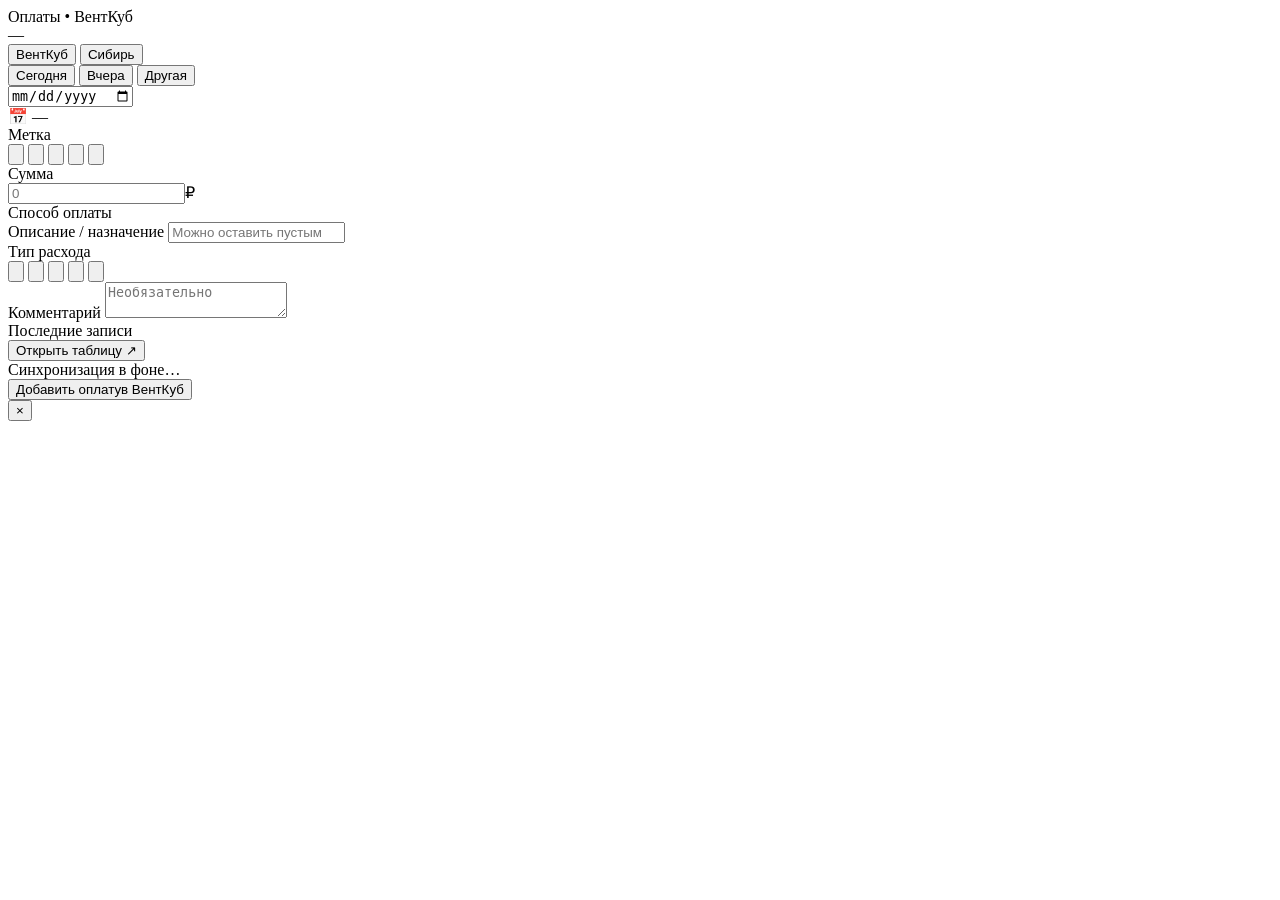
==== ventkub-payments/index.html @ 3a6f6e2d "VentKub PWA: добавить интерфейс" ====
<!DOCTYPE html>
<html lang="ru">
<head>
  <base target="_top">
  <meta charset="utf-8">
  <meta name="viewport" content="width=device-width, initial-scale=1, viewport-fit=cover">
  <meta name="mobile-web-app-capable" content="yes">
  <meta name="apple-mobile-web-app-title" content="Оплаты">
  <link rel="apple-touch-icon" sizes="180x180" href="/shared-assets/ventkub-payments/icon-180.png">
  <link rel="manifest" href="/ventkub-payments/manifest.webmanifest">
  <title>Оплаты • ВентКуб</title>
  <meta name="apple-mobile-web-app-capable" content="yes">
  <meta name="apple-mobile-web-app-status-bar-style" content="default">
  <meta name="theme-color" content="#f4f7fb">
    <meta http-equiv="Cache-Control" content="no-cache, no-store, must-revalidate">
    <meta http-equiv="Pragma" content="no-cache">
    <meta http-equiv="Expires" content="0">
  <link rel="stylesheet" href="/ventkub-payments/app.css?v=1">
</head>
<body data-ui-version="1.16-pwa">

  <div class="app">
    <div class="sticky-head">
      <div class="title-row">
        <div class="title">&#x41E;&#x43F;&#x43B;&#x430;&#x442;&#x44B; &#x2022; &#x412;&#x435;&#x43D;&#x442;&#x41A;&#x443;&#x431;</div>
        <div class="sheet-badge" id="sheetBadge">&#x2014;</div>
      </div>
      <div class="company-toggle" aria-label="&#x41A;&#x43E;&#x43C;&#x43F;&#x430;&#x43D;&#x438;&#x44F;">
        <button type="button" id="companyVentKub" class="company-btn ventkub" onclick="selectCompany('\u0412\u0435\u043D\u0442\u041A\u0443\u0431')">&#x412;&#x435;&#x43D;&#x442;&#x41A;&#x443;&#x431;</button>
        <button type="button" id="companySiberia" class="company-btn siberia" onclick="selectCompany('\u0421\u0438\u0431\u0438\u0440\u044C')">&#x421;&#x438;&#x431;&#x438;&#x440;&#x44C;</button>
      </div>
      <div id="loadingLine" class="loading-line"></div>
    </div>

    <main class="content">
      <div id="status" class="status"></div>

      <section class="card">
        <div class="date-buttons">
          <button type="button" id="dateToday" class="date-btn" onclick="selectQuickDate('today')">&#x421;&#x435;&#x433;&#x43E;&#x434;&#x43D;&#x44F;</button>
          <button type="button" id="dateYesterday" class="date-btn" onclick="selectQuickDate('yesterday')">&#x412;&#x447;&#x435;&#x440;&#x430;</button>
          <button type="button" id="dateOther" class="date-btn" onclick="selectQuickDate('other')">&#x414;&#x440;&#x443;&#x433;&#x430;&#x44F;</button>
        </div>
        <input id="otherDate" class="date-input hidden" type="date" onchange="onOtherDateChanged()">
        <div class="date-summary">&#x1F4C5; <span id="dateSummary">&#x2014;</span></div>
      </section>

      <section class="card">
        <div class="field">
          <label>&#x41C;&#x435;&#x442;&#x43A;&#x430;</label>
          <div class="quick-grid" id="labelQuickButtons">
            <button type="button" id="labelIncome" class="quick-btn income" onclick="setLabel('\u0434')" aria-label="&#x414;&#x43E;&#x445;&#x43E;&#x434;" title="&#x414;&#x43E;&#x445;&#x43E;&#x434;">
              <svg viewBox="0 0 36 36" aria-hidden="true">
                <path d="M7 10.5h15.8a3 3 0 0 1 3 3v10.2a3 3 0 0 1-3 3H7.8a3.6 3.6 0 0 1-3.6-3.6V11.7A4.7 4.7 0 0 1 8.9 7h12.2" class="icon-stroke"/>
                <path d="M4.7 12.8h18.1" class="icon-stroke"/>
                <circle cx="26.3" cy="24.8" r="6.1" fill="#fff" stroke="currentColor" stroke-width="2"/>
                <path d="M26.3 21.4v6.8M22.9 24.8h6.8" class="icon-stroke-strong"/>
              </svg>
            </button>
            <button type="button" id="labelExpense" class="quick-btn expense" onclick="setLabel('\u0440')" aria-label="&#x420;&#x430;&#x441;&#x445;&#x43E;&#x434;" title="&#x420;&#x430;&#x441;&#x445;&#x43E;&#x434;">
              <svg viewBox="0 0 36 36" aria-hidden="true">
                <path d="M7 10.5h15.8a3 3 0 0 1 3 3v10.2a3 3 0 0 1-3 3H7.8a3.6 3.6 0 0 1-3.6-3.6V11.7A4.7 4.7 0 0 1 8.9 7h12.2" class="icon-stroke"/>
                <path d="M4.7 12.8h18.1" class="icon-stroke"/>
                <circle cx="26.3" cy="24.8" r="6.1" fill="#fff" stroke="currentColor" stroke-width="2"/>
                <path d="M22.8 24.8h7" class="icon-stroke-strong"/>
              </svg>
            </button>
            <button type="button" id="labelSafe" class="quick-btn safe" onclick="setLabel('\u0440 \u0441\u0435\u0439\u0444')" aria-label="&#x420;-&#x441;&#x435;&#x439;&#x444;" title="&#x418;&#x437; &#x441;&#x435;&#x439;&#x444;&#x430; &#x43D;&#x430; &#x43E;&#x441;&#x43D;&#x43E;&#x432;&#x43D;&#x43E;&#x439; &#x441;&#x447;&#x451;&#x442;">
              <svg viewBox="0 0 40 36" aria-hidden="true">
                <rect x="5.5" y="5.8" width="20" height="23.5" rx="3.2" class="icon-stroke"/>
                <path d="M8.7 9.2h13.6v16.3H8.7z" class="icon-stroke"/>
                <circle cx="15.5" cy="17.4" r="3.5" class="icon-stroke"/>
                <circle cx="15.5" cy="17.4" r=".9" fill="currentColor"/>
                <path d="M15.5 13.9v2.2M15.5 18.7v2.2M12 17.4h2.2M16.8 17.4H19M9.5 29.3v2M21.5 29.3v2M28.3 17.5h7M32.2 13.9l3.6 3.6-3.6 3.6" class="icon-stroke"/>
              </svg>
            </button>
            <button type="button" id="labelS" class="quick-btn smark" onclick="setLabel('\u0441')" aria-label="&#x41C;&#x435;&#x442;&#x43A;&#x430; &#x421;" title="&#x421;">
              <svg viewBox="0 0 36 36" aria-hidden="true">
                <circle cx="18" cy="18" r="11" class="icon-stroke"/>
                <path d="M22.5 13.8a6.1 6.1 0 1 0 0 8.4" class="icon-stroke-strong"/>
              </svg>
            </button>
            <button type="button" id="labelMore" class="quick-btn more" onclick="openPicker('label')" aria-label="&#x415;&#x449;&#x451; &#x43C;&#x435;&#x442;&#x43A;&#x438;" title="&#x415;&#x449;&#x451;">
              <svg viewBox="0 0 32 32" aria-hidden="true"><circle cx="7" cy="16" r="2.3" fill="currentColor"/><circle cx="16" cy="16" r="2.3" fill="currentColor"/><circle cx="25" cy="16" r="2.3" fill="currentColor"/></svg>
            </button>
          </div>
          <div id="labelCustomValue" class="selected-custom hidden"></div>
        </div>

        <div class="field">
          <label for="amountInput">&#x421;&#x443;&#x43C;&#x43C;&#x430;</label>
          <div class="amount-wrap"><input id="amountInput" type="text" inputmode="decimal" autocomplete="off" enterkeyhint="done" placeholder="0"><span class="amount-ruble">&#x20BD;</span></div>
        </div>

        <div class="field">
          <label>&#x421;&#x43F;&#x43E;&#x441;&#x43E;&#x431; &#x43E;&#x43F;&#x43B;&#x430;&#x442;&#x44B;</label>
          <div id="methodButtons" class="method-buttons"></div>
        </div>

        <div class="field">
          <label for="descriptionInput">&#x41E;&#x43F;&#x438;&#x441;&#x430;&#x43D;&#x438;&#x435; / &#x43D;&#x430;&#x437;&#x43D;&#x430;&#x447;&#x435;&#x43D;&#x438;&#x435;</label>
          <input id="descriptionInput" type="text" autocomplete="off" enterkeyhint="next" placeholder="&#x41C;&#x43E;&#x436;&#x43D;&#x43E; &#x43E;&#x441;&#x442;&#x430;&#x432;&#x438;&#x442;&#x44C; &#x43F;&#x443;&#x441;&#x442;&#x44B;&#x43C;">
        </div>

        <div class="field">
          <label>&#x422;&#x438;&#x43F; &#x440;&#x430;&#x441;&#x445;&#x43E;&#x434;&#x430;</label>
          <div class="quick-grid" id="expenseQuickButtons">
            <button type="button" id="expenseQr" class="quick-btn type-btn" onclick="setExpenseType('QR-\u043a\u043e\u0434')" aria-label="QR-&#x43A;&#x43E;&#x434;" title="QR-&#x43A;&#x43E;&#x434;">
              <svg viewBox="0 0 36 36" aria-hidden="true">
                <path class="icon-qr" fill-rule="evenodd" d="M5 5h11v11H5V5zm3 3v5h5V8H8zm12-3h11v11H20V5zm3 3v5h5V8h-5zM5 20h11v11H5V20zm3 3v5h5v-5H8zm12-3h4v4h-4v-4zm6 0h5v4h-5v-4zm-6 6h4v5h-4v-5zm6 0h2v2h-2v-2zm3 3h2v2h-2v-2z"/>
              </svg>
            </button>
            <button type="button" id="expensePersonal" class="quick-btn type-btn" onclick="setExpenseType('\u041b\u0438\u0447\u043d\u043e\u0435')" aria-label="&#x41B;&#x438;&#x447;&#x43D;&#x43E;&#x435;" title="&#x41B;&#x438;&#x447;&#x43D;&#x43E;&#x435;">
              <svg viewBox="0 0 36 36" aria-hidden="true">
                <circle cx="18" cy="12" r="5" class="icon-person"/>
                <path d="M8.5 29c.9-7 4.5-10.5 9.5-10.5S26.6 22 27.5 29H8.5z" class="icon-person"/>
              </svg>
            </button>
            <button type="button" id="expenseTaxi" class="quick-btn type-btn" onclick="setExpenseType('\u0422\u0430\u043a\u0441\u0438')" aria-label="&#x422;&#x430;&#x43A;&#x441;&#x438;" title="&#x422;&#x430;&#x43A;&#x441;&#x438;">
              <svg viewBox="0 0 46 36" aria-hidden="true">
                <rect x="20" y="5.1" width="7.8" height="2.8" rx="1" class="icon-taxi-body"/>
                <path d="M8.1 19.1l4.4-2 4.1-6.1c.5-.8 1.4-1.3 2.4-1.3h10c1 0 1.9.5 2.4 1.3l3.7 5.7 4 1.2c1.2.4 2 1.5 2 2.7v3.1c0 1.3-1.1 2.4-2.4 2.4h-3.2a3.5 3.5 0 0 0-6.9 0H17.2a3.5 3.5 0 0 0-6.9 0H7.5a2.5 2.5 0 0 1-2.5-2.5v-1.9c0-1.1.6-2.1 1.6-2.5l1.5-.1z" class="icon-taxi-body"/>
                <path d="M17.4 11.2h11.1c.7 0 1.3.3 1.7.9l3 4.5H14.4l3-4.5z" class="icon-taxi-window"/>
                <path d="M18.8 15.5h2v1.7h-2zm3.3 0h2v1.7h-2zm3.3 0h2v1.7h-2zm3.3 0h2v1.7h-2" fill="#8a6b16"/>
                <circle cx="13.7" cy="26" r="2.55" class="icon-taxi-dark"/>
                <circle cx="32.1" cy="26" r="2.55" class="icon-taxi-dark"/>
              </svg>
            </button>
            <button type="button" id="expenseTk" class="quick-btn type-btn" onclick="setExpenseType('\u0422\u041a')" aria-label="&#x422;&#x440;&#x430;&#x43D;&#x441;&#x43F;&#x43E;&#x440;&#x442;&#x43D;&#x430;&#x44F; &#x43A;&#x43E;&#x43C;&#x43F;&#x430;&#x43D;&#x438;&#x44F;" title="&#x422;&#x41A;">
              <svg viewBox="0 0 44 36" aria-hidden="true">
                <rect x="5.5" y="9.5" width="20" height="14.5" rx="2.3" class="icon-truck"/>
                <path d="M25.5 13.5h6.2l6 6v4.5H25.5V13.5zM31.7 14v5.5h5.5" class="icon-truck"/>
                <circle cx="13" cy="26" r="2.8" class="icon-truck"/><circle cx="31.5" cy="26" r="2.8" class="icon-truck"/>
              </svg>
            </button>
            <button type="button" id="expenseMore" class="quick-btn more" onclick="openPicker('expense')" aria-label="&#x415;&#x449;&#x451; &#x442;&#x438;&#x43F;&#x44B; &#x440;&#x430;&#x441;&#x445;&#x43E;&#x434;&#x430;" title="&#x415;&#x449;&#x451;">
              <svg viewBox="0 0 32 32" aria-hidden="true"><circle cx="7" cy="16" r="2.3" fill="currentColor"/><circle cx="16" cy="16" r="2.3" fill="currentColor"/><circle cx="25" cy="16" r="2.3" fill="currentColor"/></svg>
            </button>
          </div>
          <div id="expenseCustomValue" class="selected-custom hidden"></div>
        </div>

        <div class="field">
          <label for="commentInput">&#x41A;&#x43E;&#x43C;&#x43C;&#x435;&#x43D;&#x442;&#x430;&#x440;&#x438;&#x439;</label>
          <textarea id="commentInput" placeholder="&#x41D;&#x435;&#x43E;&#x431;&#x44F;&#x437;&#x430;&#x442;&#x435;&#x43B;&#x44C;&#x43D;&#x43E;"></textarea>
        </div>
      </section>

      <section class="card">
        <div class="recent-head"><div class="recent-title">&#x41F;&#x43E;&#x441;&#x43B;&#x435;&#x434;&#x43D;&#x438;&#x435; &#x437;&#x430;&#x43F;&#x438;&#x441;&#x438;</div><button type="button" class="open-sheet" onclick="openSpreadsheet()">&#x41E;&#x442;&#x43A;&#x440;&#x44B;&#x442;&#x44C; &#x442;&#x430;&#x431;&#x43B;&#x438;&#x446;&#x443; &#x2197;</button></div>
        <div id="recentList"><div class="recent-empty">&#x421;&#x438;&#x43D;&#x445;&#x440;&#x43E;&#x43D;&#x438;&#x437;&#x430;&#x446;&#x438;&#x44F; &#x432; &#x444;&#x43E;&#x43D;&#x435;&#x2026;</div></div>
      </section>
    </main>
  </div>

  <div class="save-bar"><div class="save-inner"><button id="saveButton" class="save-btn ventkub" type="button" onclick="savePayment()"><span id="saveButtonLabel">&#x414;&#x43E;&#x431;&#x430;&#x432;&#x438;&#x442;&#x44C; &#x43E;&#x43F;&#x43B;&#x430;&#x442;&#x443;</span><span id="saveCompany" class="save-company">&#x432; &#x412;&#x435;&#x43D;&#x442;&#x41A;&#x443;&#x431;</span></button></div></div>

  <div id="pickerOverlay" class="picker-overlay hidden" onclick="pickerBackdrop(event)">
    <div class="picker-sheet" role="dialog" aria-modal="true">
      <div class="picker-head"><div id="pickerTitle" class="picker-title"></div><button type="button" class="picker-close" onclick="closePicker()" aria-label="&#x417;&#x430;&#x43A;&#x440;&#x44B;&#x442;&#x44C;">&#xD7;</button></div>
      <div id="pickerList" class="picker-list"></div>
    </div>
  </div>
<script src="/ventkub-payments/app.js?v=1"></script>
</body>
</html>
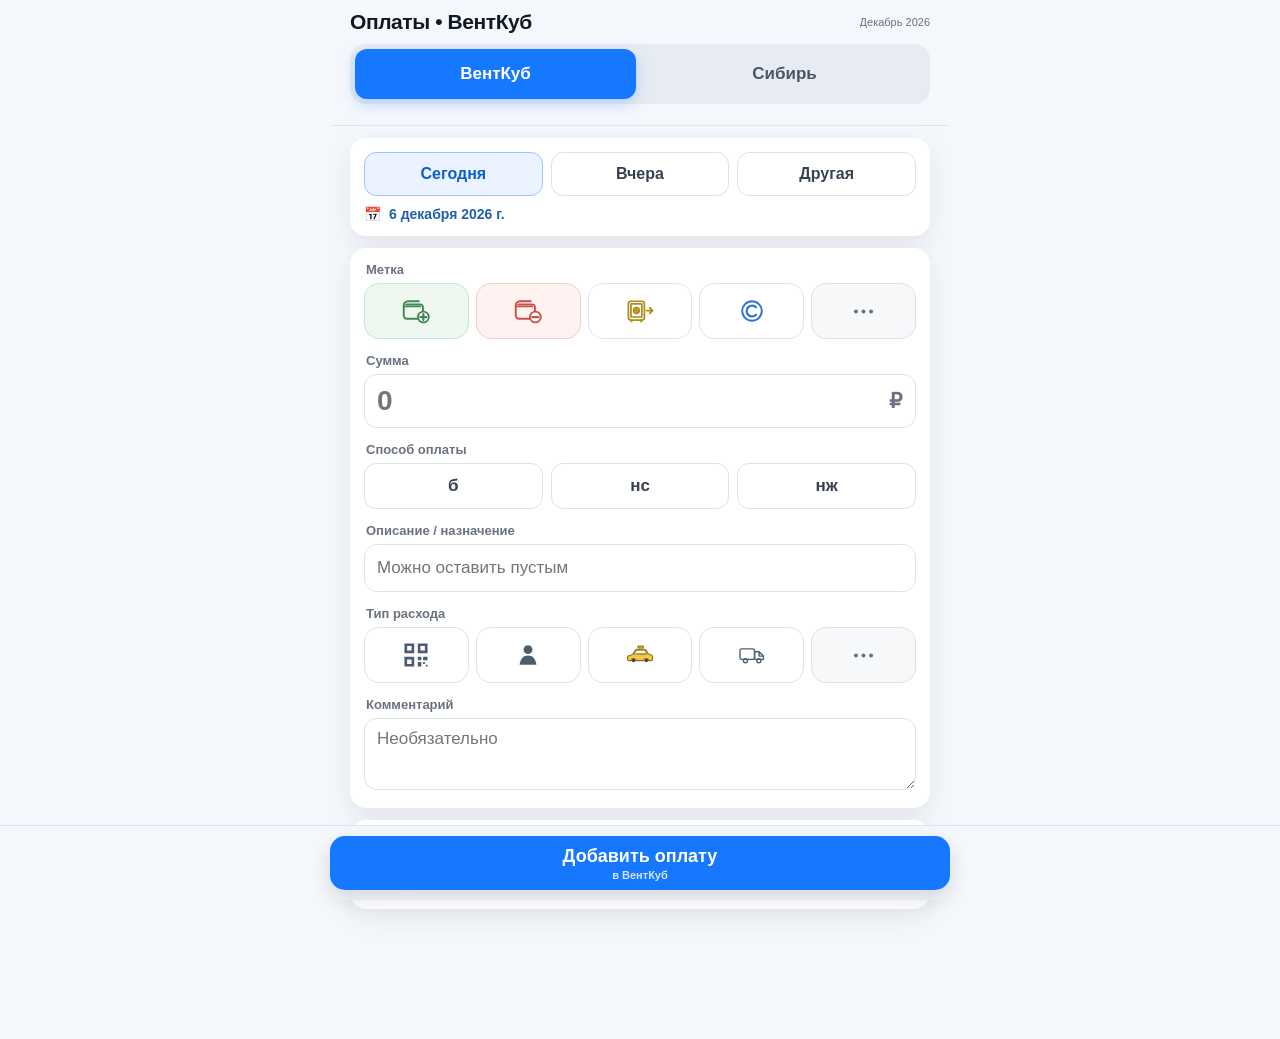
==== commit 5e3a1d72: "VentKub PWA: подключить JS части" ====
--- a/ventkub-payments/index.html
+++ b/ventkub-payments/index.html
@@ -12,9 +12,9 @@
   <meta name="apple-mobile-web-app-capable" content="yes">
   <meta name="apple-mobile-web-app-status-bar-style" content="default">
   <meta name="theme-color" content="#f4f7fb">
-    <meta http-equiv="Cache-Control" content="no-cache, no-store, must-revalidate">
-    <meta http-equiv="Pragma" content="no-cache">
-    <meta http-equiv="Expires" content="0">
+  <meta http-equiv="Cache-Control" content="no-cache, no-store, must-revalidate">
+  <meta http-equiv="Pragma" content="no-cache">
+  <meta http-equiv="Expires" content="0">
   <link rel="stylesheet" href="/ventkub-payments/app.css?v=1">
 </head>
 <body data-ui-version="1.16-pwa">
@@ -161,6 +161,7 @@
       <div id="pickerList" class="picker-list"></div>
     </div>
   </div>
-<script src="/ventkub-payments/app.js?v=1"></script>
+<script src="/ventkub-payments/app1.js?v=1"></script>
+<script src="/ventkub-payments/app2.js?v=1"></script>
 </body>
 </html>
--- a/ventkub-payments/app.css
+++ b/ventkub-payments/app.css
@@ -0,0 +1,159 @@
+:root {
+      --bg:#f4f7fb;
+      --card:#ffffff;
+      --text:#111827;
+      --muted:#6b7280;
+      --line:#dbe2ea;
+      --ventkub:#1677ff;
+      --ventkub-soft:#eaf3ff;
+      --siberia:#0f9f6e;
+      --danger:#d92d20;
+      --success:#138a5b;
+      --shadow:0 8px 28px rgba(15,23,42,.08);
+      --radius:16px;
+      --income-bg:#eef8f0;
+      --income-border:#cfe8d4;
+      --income-active:#d9f1df;
+      --income-ink:#34704a;
+      --expense-bg:#fff2f1;
+      --expense-border:#f0d1ce;
+      --expense-active:#f8dfdc;
+      --expense-ink:#9c4b45;
+      --safe-bg:#fff8e9;
+      --safe-border:#eadfb9;
+      --safe-active:#f3e8bd;
+      --safe-ink:#816a22;
+      --s-bg:#eef7fb;
+      --s-border:#cce4ef;
+      --s-active:#dceff7;
+      --s-ink:#417990;
+    }
+
+    * { box-sizing:border-box; -webkit-tap-highlight-color:transparent; }
+    html,body { margin:0; min-height:100%; background:var(--bg); color:var(--text); font-family:-apple-system,BlinkMacSystemFont,"SF Pro Text","Segoe UI",sans-serif; }
+    body { padding:0 0 calc(94px + env(safe-area-inset-bottom)); }
+    button,input,textarea { font:inherit; }
+    button { cursor:pointer; }
+    .app { max-width:620px; margin:0 auto; }
+
+    .sticky-head {
+      position:sticky; top:0; z-index:20;
+      background:rgba(244,247,251,.96);
+      backdrop-filter:blur(16px); -webkit-backdrop-filter:blur(16px);
+      padding:calc(10px + env(safe-area-inset-top)) 14px 10px;
+      border-bottom:1px solid rgba(219,226,234,.8);
+    }
+    .title-row { display:flex; align-items:center; justify-content:space-between; gap:10px; margin-bottom:10px; }
+    .title { font-size:21px; font-weight:800; letter-spacing:-.02em; }
+    .sheet-badge { font-size:11px; color:var(--muted); max-width:46%; text-align:right; overflow:hidden; text-overflow:ellipsis; white-space:nowrap; }
+
+    .company-toggle { display:grid; grid-template-columns:1fr 1fr; gap:8px; padding:5px; background:#e7ecf3; border-radius:16px; }
+    .company-btn { min-height:50px; border:0; border-radius:12px; background:transparent; color:#4b5563; font-weight:800; font-size:17px; transition:.12s ease; }
+    .company-btn.active.ventkub { background:var(--ventkub); color:#fff; box-shadow:0 5px 14px rgba(22,119,255,.25); }
+    .company-btn.active.siberia { background:var(--siberia); color:#fff; box-shadow:0 5px 14px rgba(15,159,110,.23); }
+
+    .content { padding:12px 14px 24px; }
+    .card { background:var(--card); border-radius:var(--radius); box-shadow:var(--shadow); padding:14px; margin-bottom:12px; }
+    .date-buttons { display:grid; grid-template-columns:1fr 1fr 1fr; gap:8px; }
+    .date-btn { border:1px solid var(--line); background:#fff; border-radius:12px; min-height:44px; font-weight:700; color:#374151; }
+    .date-btn.active { border-color:#9cc6ff; background:var(--ventkub-soft); color:#0d5fc7; }
+    .date-summary { margin-top:10px; display:flex; align-items:center; gap:8px; color:#215fa7; font-size:14px; font-weight:700; }
+    .date-input { width:100%; margin-top:10px; min-height:46px; border:1px solid var(--line); border-radius:12px; padding:0 12px; font-size:17px; background:#fff; }
+    .hidden { display:none !important; }
+
+    .field { margin-bottom:14px; }
+    .field:last-child { margin-bottom:0; }
+    label { display:block; font-size:13px; color:var(--muted); font-weight:700; margin:0 0 6px 2px; }
+    input,textarea { width:100%; border:1px solid var(--line); border-radius:13px; background:#fff; color:var(--text); min-height:48px; padding:10px 12px; outline:none; font-size:17px; }
+    input:focus,textarea:focus { border-color:#8abaff; box-shadow:0 0 0 3px rgba(22,119,255,.10); }
+    textarea { min-height:72px; resize:vertical; }
+
+    .quick-grid { display:grid; grid-template-columns:repeat(5,minmax(0,1fr)); gap:7px; }
+    .quick-btn {
+      position:relative; min-width:0; min-height:56px; box-sizing:border-box;
+      border:1.5px solid var(--line); border-radius:15px; background:#fff; color:#4b5563;
+      display:flex; align-items:center; justify-content:center; padding:8px;
+      transition:transform .08s ease,border-color .12s ease,background .12s ease,box-shadow .12s ease;
+    }
+    .quick-btn:active { transform:scale(.97); }
+    .quick-btn svg { width:32px; height:32px; display:block; overflow:visible; }
+    .quick-btn .letter { font-size:22px; font-weight:850; line-height:1; }
+    .quick-btn.more svg { width:27px; height:27px; }
+    .quick-btn.active { border-width:3px; box-shadow:0 5px 14px rgba(15,23,42,.08); }
+
+    .quick-btn.income { background:#eef8f0; border-color:#c9e4cf; color:#438554; }
+    .quick-btn.income.active { background:#e9f6ec; border-color:#3f864f; }
+    .quick-btn.expense { background:#fff2f1; border-color:#efceca; color:#c85048; }
+    .quick-btn.expense.active { background:#feeeee; border-color:#ca5148; }
+    .quick-btn.safe { background:#fff; border-color:#e1e5eb; color:#b18b18; }
+    .quick-btn.safe.active { background:#fffdf8; border-color:#b18b18; }
+    .quick-btn.smark { background:#fff; border-color:#dce4ee; color:#2f73d8; }
+    .quick-btn.smark.active { background:#f8fbff; border-color:#2f73d8; }
+    .quick-btn.more { background:#f7f8fa; color:#657080; }
+    .quick-btn.more.active { background:#eef1f5; border-color:#657080; color:#374151; }
+
+    .type-btn { background:#fff; border-color:#dbe2ea; color:#4d5d70; }
+    .type-btn.active { background:#f7fbff; border-color:#2877ea; color:#2877ea; border-width:3px; box-shadow:0 5px 14px rgba(40,119,234,.10); }
+
+    .icon-stroke { fill:none; stroke:currentColor; stroke-width:2.15; stroke-linecap:round; stroke-linejoin:round; }
+    .icon-stroke-strong { fill:none; stroke:currentColor; stroke-width:2.45; stroke-linecap:round; stroke-linejoin:round; }
+    .icon-person { fill:currentColor; }
+    .icon-taxi-body { fill:#f1c84a; stroke:#8a6b16; stroke-width:1.55; stroke-linecap:round; stroke-linejoin:round; }
+    .icon-taxi-window { fill:#fff8dc; stroke:#8a6b16; stroke-width:1.1; stroke-linejoin:round; }
+    .icon-taxi-dark { fill:#4a4335; }
+    .icon-truck { fill:none; stroke:#4d5d70; stroke-width:1.9; stroke-linecap:round; stroke-linejoin:round; }
+    .icon-qr { fill:#4d5d70; }
+
+    .selected-custom { margin-top:7px; display:inline-flex; align-items:center; max-width:100%; min-height:31px; padding:5px 9px; border-radius:10px; background:#f1f4f8; color:#4b5563; font-size:13px; font-weight:700; }
+
+    .amount-wrap { position:relative; }
+    .amount-wrap input { padding-right:42px; font-size:28px; font-weight:800; letter-spacing:.01em; }
+    .amount-ruble { position:absolute; right:14px; top:50%; transform:translateY(-50%); color:#6b7280; font-size:21px; font-weight:700; pointer-events:none; }
+    .method-buttons { display:grid; grid-template-columns:repeat(3,1fr); gap:8px; }
+    .method-btn { min-height:46px; border:1px solid var(--line); border-radius:12px; background:#fff; color:#374151; font-weight:800; font-size:17px; }
+    .method-btn.active { background:#eef5ff; border:3px solid #6fa4f6; color:#0d5fc7; box-shadow:0 5px 14px rgba(40,119,234,.10); }
+
+    .save-bar { position:fixed; left:0; right:0; bottom:0; z-index:30; padding:10px 14px calc(10px + env(safe-area-inset-bottom)); background:rgba(244,247,251,.96); backdrop-filter:blur(16px); -webkit-backdrop-filter:blur(16px); border-top:1px solid rgba(219,226,234,.9); }
+    .save-inner { max-width:620px; margin:0 auto; }
+    .save-btn { width:100%; min-height:54px; border:0; border-radius:15px; color:#fff; font-weight:850; font-size:18px; box-shadow:0 8px 20px rgba(15,23,42,.14); }
+    .save-btn.ventkub { background:var(--ventkub); }
+    .save-btn.siberia { background:var(--siberia); }
+    .save-btn:disabled { opacity:.55; box-shadow:none; }
+    .save-company { display:block; font-size:11px; font-weight:700; opacity:.82; margin-top:2px; }
+
+    .status { display:none; border-radius:14px; padding:12px; margin-bottom:12px; font-size:14px; line-height:1.35; }
+    .status.show { display:block; }
+    .status.success { background:#e9f9f1; color:#116846; border:1px solid #b8ead2; }
+    .status.pending { background:#eef5ff; color:#225fa8; border:1px solid #c6dcfb; }
+    .status.error { background:#fff0ee; color:#9f2017; border:1px solid #f4b8b2; }
+    .status strong { display:block; margin-bottom:3px; }
+    .status-actions { display:flex; gap:8px; flex-wrap:wrap; margin-top:9px; }
+    .status-actions button { border:1px solid currentColor; background:rgba(255,255,255,.72); color:inherit; min-height:34px; border-radius:9px; padding:5px 10px; font-weight:750; }
+
+    .recent-head { display:flex; justify-content:space-between; align-items:center; gap:10px; margin-bottom:8px; }
+    .recent-title { font-weight:800; font-size:16px; }
+    .open-sheet { border:0; background:transparent; color:#1469d2; font-weight:700; padding:4px 0; }
+    .recent-empty { color:var(--muted); font-size:14px; padding:8px 0 2px; }
+    .recent-item { padding:10px 0; border-top:1px solid #edf0f4; }
+    .recent-item:first-of-type { border-top:0; }
+    .recent-main { display:flex; align-items:baseline; gap:7px; flex-wrap:wrap; font-size:14px; }
+    .recent-day { font-weight:800; min-width:18px; }
+    .recent-label { font-weight:800; }
+    .recent-amount { font-weight:850; margin-left:auto; }
+    .recent-sub { margin-top:3px; color:var(--muted); font-size:12px; white-space:nowrap; overflow:hidden; text-overflow:ellipsis; }
+
+    .loading-line { height:3px; overflow:hidden; border-radius:3px; margin-top:8px; background:transparent; }
+    .loading-line.active::after { content:""; display:block; width:36%; height:100%; border-radius:3px; background:#84b7ff; animation:slide 1s infinite ease-in-out; }
+    @keyframes slide { from { transform:translateX(-110%); } to { transform:translateX(390%); } }
+
+    .picker-overlay { position:fixed; inset:0; z-index:80; background:rgba(15,23,42,.28); display:flex; align-items:flex-end; justify-content:center; padding:0; }
+    .picker-sheet { width:100%; max-width:620px; max-height:72vh; background:#fff; border-radius:22px 22px 0 0; box-shadow:0 -12px 34px rgba(15,23,42,.16); padding:14px 14px calc(14px + env(safe-area-inset-bottom)); display:flex; flex-direction:column; }
+    .picker-head { display:flex; align-items:center; justify-content:space-between; gap:10px; padding:2px 2px 10px; }
+    .picker-title { font-size:18px; font-weight:850; }
+    .picker-close { width:38px; height:38px; border:0; border-radius:19px; background:#eef1f5; color:#4b5563; font-size:24px; line-height:1; }
+    .picker-list { overflow:auto; -webkit-overflow-scrolling:touch; border-top:1px solid #edf0f4; }
+    .picker-option { width:100%; min-height:50px; border:0; border-bottom:1px solid #edf0f4; background:#fff; text-align:left; padding:10px 4px; font-size:17px; color:#1f2937; }
+    .picker-option.selected { color:#0d5fc7; font-weight:800; }
+
+    @media (min-width:700px) { .sticky-head,.content,.save-bar { padding-left:20px; padding-right:20px; } }
+    @media (max-width:350px) { .quick-grid { gap:5px; } .quick-btn { min-height:50px; padding:5px; } .quick-btn svg { width:26px; height:26px; } .quick-btn.more svg { width:27px; height:27px; } }
